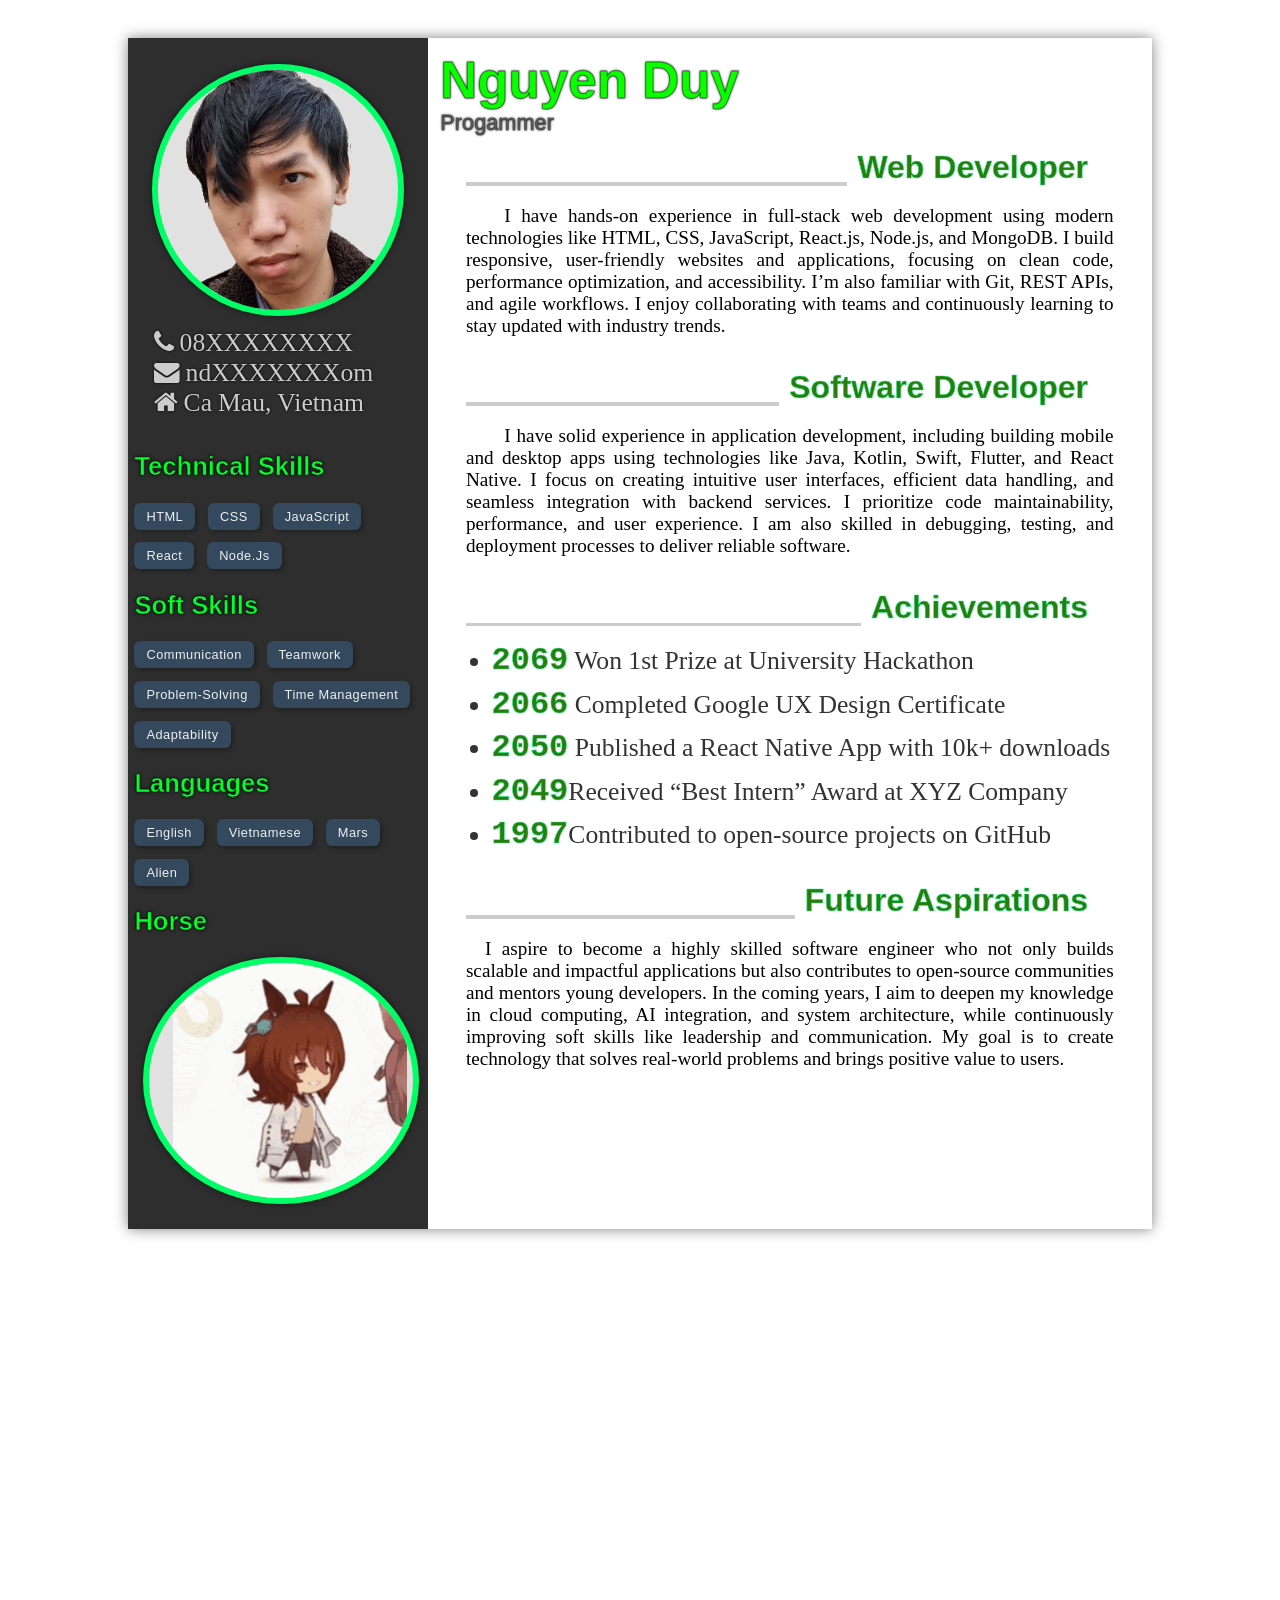
==== html/index.html @ 971dab31 "Add files via upload" ====
<!DOCTYPE html>
<html lang="en">
    <head>
        <meta charset="UTF-8">
        <meta name="viewport" content="width=device-width, initial-scale=1.0">
        <link rel="stylesheet" href="../css/styles.css">
        <link rel="stylesheet"
            href="https://cdnjs.cloudflare.com/ajax/libs/font-awesome/4.7.0/css/font-awesome.min.css">
        <title>My CV</title>
    </head>
    <body>
        <div class="background-blur"></div>
        <div class="wrapper">
            <div class="left-zone">
                <div class="avatar-zone">
                    <img src="../images/avatar.png" alt="Avatar" class="avatar">
                </div>
                <div class="contact-zone">
                    <i class="fa fa-phone" aria-hidden="true">
                        08XXXXXXXX</i><br>
                    <i class="fa fa-envelope" aria-hidden="true">
                        ndXXXXXXXom</i><br>
                    <i class="fa fa-home" aria-hidden="true"> Ca Mau,
                        Vietnam</i><br>
                </div>
                <div class="skills-container">
                    <h2>Technical Skills</h2>
                    <div class="skill-tags">
                        <div class="skill-tag">HTML</div>
                        <div class="skill-tag">CSS</div>
                        <div class="skill-tag">JavaScript</div>
                        <div class="skill-tag">React</div>
                        <div class="skill-tag">Node.js</div>
                    </div>
                </div>

                <div class="skills-container">
                    <h2>Soft Skills</h2>
                    <div class="skill-tags">
                        <div class="skill-tag">Communication</div>
                        <div class="skill-tag">Teamwork</div>
                        <div class="skill-tag">Problem-solving</div>
                        <div class="skill-tag">Time Management</div>
                        <div class="skill-tag">Adaptability</div>
                    </div>
                </div>
                <div class="skills-container">
                    <h2>Languages</h2>
                    <div class="skill-tags">
                        <div class="skill-tag">English</div>
                        <div class="skill-tag">Vietnamese</div>
                        <div class="skill-tag">Mars</div>
                        <div class="skill-tag">Alien</div>
                    </div>
                </div>
                <div class="skills-container">
                    <h2>Horse</h2>
                    <div class="avatar-zone" style="padding-right: 10%;">
                        <img src="../images/agnes-tachyon-tachyon.gif" alt="Avatar"
                            class="avatar2">
                    </div>
                </div>
            </div>
            <div class="right-zone">
                <div>
                    <div class="Name">Nguyen Duy</div>
                    <div class="JobTitle">Progammer</div>
                </div>
                <div class="experience-zone">
                    <div class="heading-line">
                        <span>Web Developer</span>
                        <div class="line"></div>
                    </div>
                    <p
                        style="display: block; font-size: 1.5vw; text-indent: 3vw; text-align: justify;">
                        I have hands-on experience in full-stack web
                        development
                        using modern technologies like HTML, CSS,
                        JavaScript,
                        React.js, Node.js, and MongoDB. I build responsive,
                        user-friendly websites and applications, focusing on
                        clean
                        code, performance optimization, and accessibility.
                        I’m
                        also familiar with Git, REST APIs, and agile
                        workflows.
                        I enjoy
                        collaborating with teams and continuously learning
                        to
                        stay updated with industry trends.
                    </p>
                </div>
                <div class="experience-zone">
                    <div class="heading-line">
                        <span>Software Developer</span>
                        <div class="line"></div>
                    </div>
                    <p
                        style="display: block; font-size: 1.5vw; text-indent: 3vw; text-align: justify;">
                        I have solid experience in application development,
                        including
                        building mobile and desktop apps using technologies
                        like
                        Java,
                        Kotlin, Swift, Flutter, and React Native. I focus on
                        creating
                        intuitive user interfaces, efficient data handling,
                        and
                        seamless
                        integration with backend services. I prioritize code
                        maintainability,
                        performance, and user experience. I am also skilled
                        in
                        debugging,
                        testing, and deployment processes to deliver
                        reliable
                        software.
                    </p>
                </div>
                <div class="experience-zone">
                    <div class="heading-line">
                        <span>Achievements</span>
                        <div class="line"></div>
                    </div>
                    <ul class="achievement-list">
                        <li><span class="year">2069</span> Won 1st Prize at
                            University Hackathon</li>
                        <li><span class="year">2066</span> Completed Google
                            UX
                            Design Certificate</li>
                        <li><span class="year">2050</span> Published a React
                            Native App with 10k+ downloads</li>
                        <li><span class="year">2049</span>Received “Best
                            Intern”
                            Award at XYZ Company</li>
                        <li><span class="year">1997</span>Contributed to
                            open-source projects on GitHub</li>
                    </ul>
                </div>
                <div class="expectation-zone">
                    <div class="heading-line">
                        <span>Future Aspirations</span>
                        <div class="line"></div>
                    </div>
                    <p
                        style="display: block; text-indent: 1.5vw; text-align: justify;">
                        I aspire to become a highly skilled software
                        engineer
                        who not only builds scalable and impactful
                        applications
                        but also contributes to open-source communities and
                        mentors young developers. In the coming years, I aim
                        to
                        deepen my knowledge in cloud computing, AI
                        integration,
                        and system architecture, while continuously
                        improving
                        soft skills like leadership and communication. My
                        goal
                        is to create technology that solves real-world
                        problems
                        and brings positive value to users.
                    </p>
                </div>
            </div>
        </body>
    </html>
---- css/styles.css ----
.wrapper {
    display: flex;
    width: 80vw;
    height: 100%;
    margin: 3vw auto;
    box-shadow: 0 0 1vw rgba(0, 0, 0, 0.5);
}

.background-blur {
    position: absolute;
    top: 0;
    left: 0;
    width: 100%;
    height: 200%;
    background-image: url('../images/background.png');
    background-size: contain;
    filter: blur(1vw);
    z-index: -20;
}

.left-zone {
    width: 30%;
    background-color: #2e2e2e;
    display: flex;
    flex-direction: column;
    padding: 2vw 0;
}

.right-zone {
    width: 70%;
    background-color: #ffffff;
    padding: 1vw;
}

.right-zone .heading-line {
    justify-content: flex-end;
    padding-right: 2vw;
}

.avatar-zone {
    justify-content: center;
    display: flex;
    width: 80%;
    aspect-ratio: 1 / 1;
    margin: 0 auto;
    background-color: rgb(225, 225, 225);
    border-radius: 50%;
    overflow: hidden;
    border: #00ff66 0.5vw solid;
    box-shadow: 0 0 0.5vw rgba(0, 0, 0, 0.5);
}

.avatar-zone img {
    width: 120%;
    height: 100%;
    padding-left: 20%;
}

.contact-zone {
    color: #ccc;
    padding: 1vw 2vw;
    font-size: 2vw;
    text-shadow: #000000 0 0 0.2vw;
}

.Name,
.JobTitle {
    font-family: Arial, Helvetica, sans-serif;
    color: rgb(9, 255, 0);
    -webkit-text-stroke: 0.1vw rgba(0, 0, 0, 0.3);
    text-shadow: #000000 0 0 0.2vw;
}

.Name {
    font-weight: bold;
    font-size: 4vw;
}

.JobTitle {
    color: #666;
    margin-top: 0;
    font-size: 1.7vw;
}

h2 {
    font-size: 2vw;
    color: #01ff2b;
    font-weight: bold;
    font-family: Arial, Helvetica, sans-serif;
    -webkit-text-stroke: 0.05vw #202020;
    text-shadow: #000000 0 0 0.3vw;
}

.experience-zone {
    padding: 1vw 2vw 0;
}

.expectation-zone {
    padding: 1vw 2vw;
    font-size: 1.5vw;
}

.heading-line {
    display: flex;
    justify-content: flex-end;
    gap: 10px;
    font-size: 2.5vw;
    color: #297d0d;
    font-family: Arial, Helvetica, sans-serif;
    -webkit-text-stroke: #31e890 0.05vw;
    font-weight: bold;
    box-sizing: border-box;
    direction: rtl;
}

.heading-line .line {
    flex-grow: 1;
    height: 0.3vw;
    background-color: #ccc;
    align-self: flex-end;
}

.achievement-list {
    padding-left: 2vw;
}

.achievement-list li {
    font-size: 2vw;
    color: #333;
    margin-bottom: 0.5vw;
}

.year {
    font-family: 'Courier New', Courier, monospace;
    color: #297d0d;
    -webkit-text-stroke: 0.05vw #31e890;
    font-weight: bold;
    font-size: 2.5vw;
}

.skills-container {
    padding-left: 0.5vw;
}

.skill-tags {
    display: flex;
    flex-wrap: wrap;
    gap: 1vw;
    justify-content: flex-start;
}

.skill-tag {
    display: inline-flex;
    align-items: center;
    justify-content: center;
    background-color: #34495e;
    color: #ecf0f1;
    padding: 6px 12px;
    border-radius: 0.5vw;
    font-size: 1vw;
    font-weight: 500;
    font-family: 'Segoe UI', sans-serif;
    letter-spacing: 0.5px;
    text-transform: capitalize;
    white-space: nowrap;
    width: fit-content;
    max-width: 10vw;
    box-shadow: 2px 2px 4px rgba(0, 0, 0, 0.3);
    transition: background-color 0.3s ease;
    flex: none;
}

.skill-tag:hover {
    background-color: #2c3e50;
    cursor: default;
}
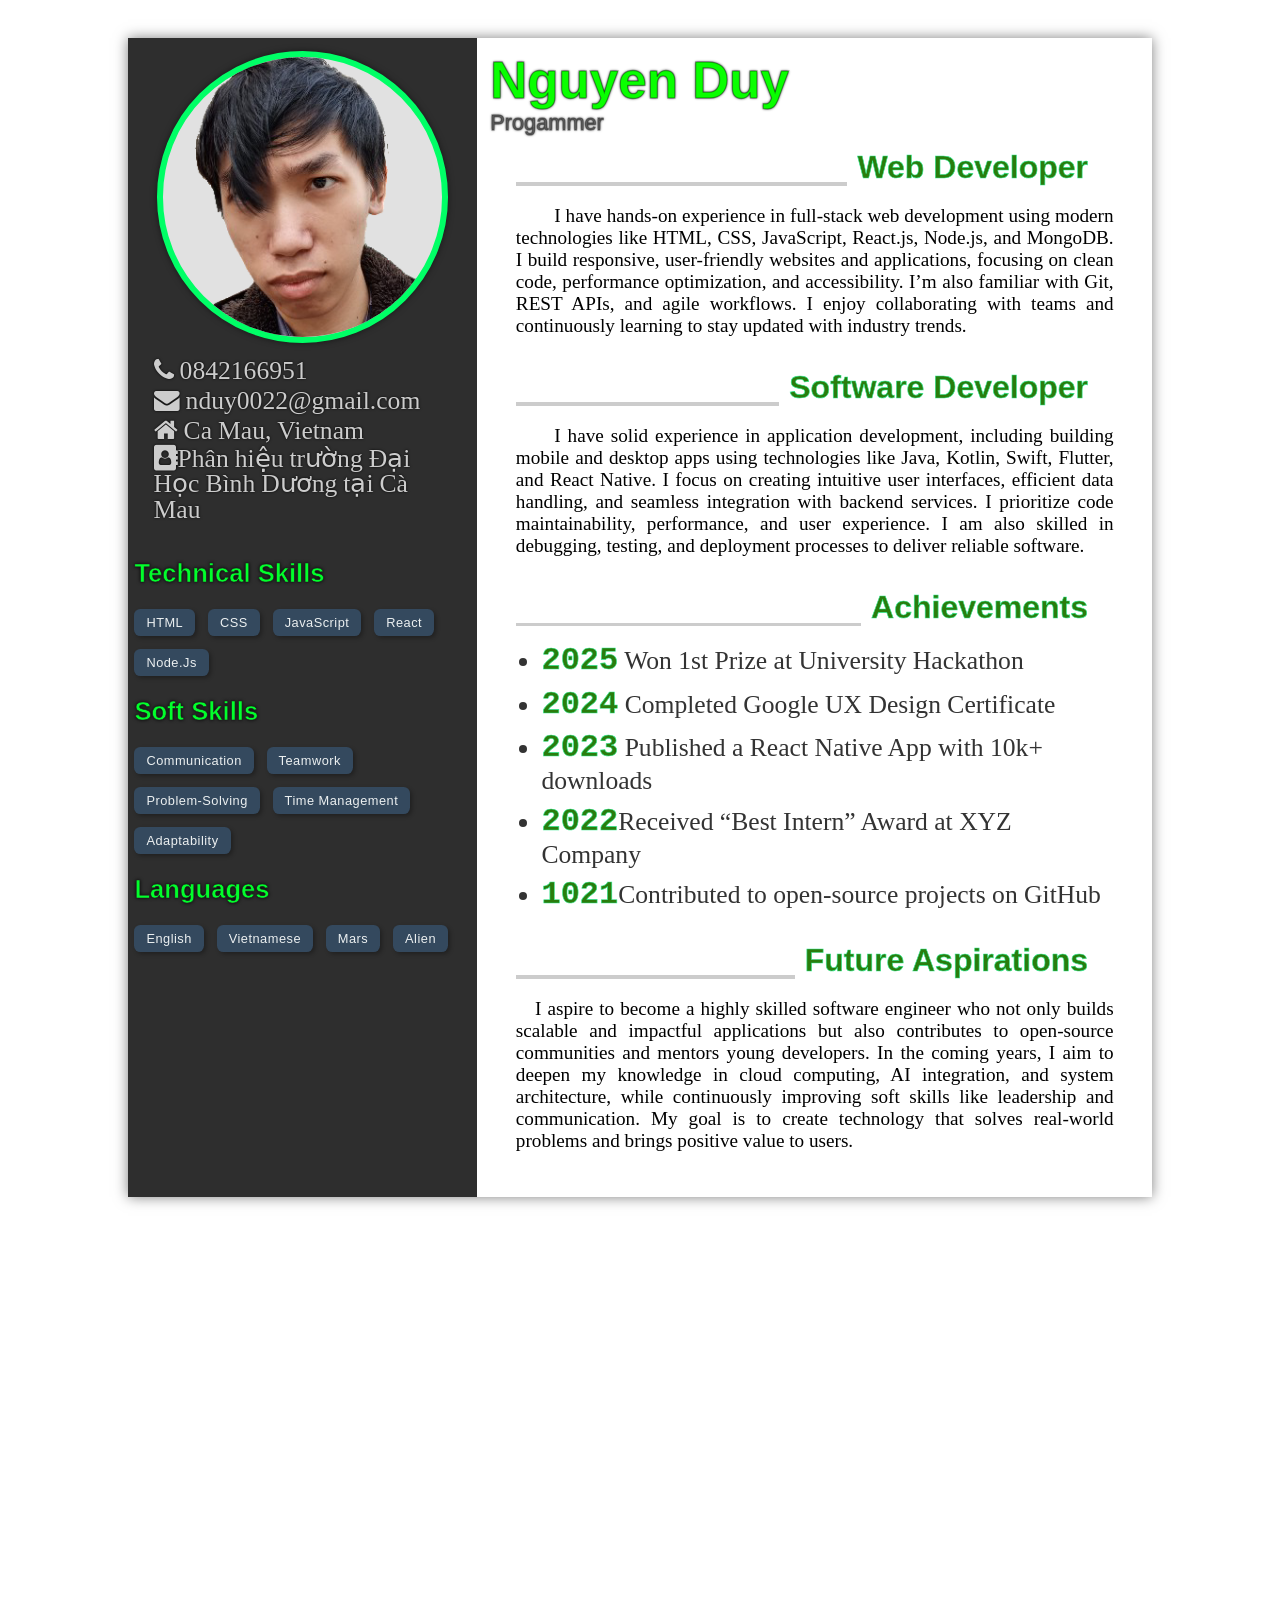
==== commit 912824be: "Add files via upload" ====
--- a/html/index.html
+++ b/html/index.html
@@ -17,11 +17,12 @@
                 </div>
                 <div class="contact-zone">
                     <i class="fa fa-phone" aria-hidden="true">
-                        08XXXXXXXX</i><br>
+                        0842166951</i><br>
                     <i class="fa fa-envelope" aria-hidden="true">
-                        ndXXXXXXXom</i><br>
+                        nduy0022@gmail.com</i><br>
                     <i class="fa fa-home" aria-hidden="true"> Ca Mau,
                         Vietnam</i><br>
+                    <i class="fa fa-address-book" aria-hidden="true">Phân hiệu trường Đại Học Bình Dương tại Cà Mau</i>
                 </div>
                 <div class="skills-container">
                     <h2>Technical Skills</h2>
@@ -51,13 +52,6 @@
                         <div class="skill-tag">Vietnamese</div>
                         <div class="skill-tag">Mars</div>
                         <div class="skill-tag">Alien</div>
-                    </div>
-                </div>
-                <div class="skills-container">
-                    <h2>Horse</h2>
-                    <div class="avatar-zone" style="padding-right: 10%;">
-                        <img src="../images/agnes-tachyon-tachyon.gif" alt="Avatar"
-                            class="avatar2">
                     </div>
                 </div>
             </div>
@@ -123,17 +117,17 @@
                         <div class="line"></div>
                     </div>
                     <ul class="achievement-list">
-                        <li><span class="year">2069</span> Won 1st Prize at
+                        <li><span class="year">2025</span> Won 1st Prize at
                             University Hackathon</li>
-                        <li><span class="year">2066</span> Completed Google
+                        <li><span class="year">2024</span> Completed Google
                             UX
                             Design Certificate</li>
-                        <li><span class="year">2050</span> Published a React
+                        <li><span class="year">2023</span> Published a React
                             Native App with 10k+ downloads</li>
-                        <li><span class="year">2049</span>Received “Best
+                        <li><span class="year">2022</span>Received “Best
                             Intern”
                             Award at XYZ Company</li>
-                        <li><span class="year">1997</span>Contributed to
+                        <li><span class="year">1021</span>Contributed to
                             open-source projects on GitHub</li>
                     </ul>
                 </div>
--- a/css/styles.css
+++ b/css/styles.css
@@ -19,15 +19,15 @@
 }
 
 .left-zone {
-    width: 30%;
+    width: 35%;
     background-color: #2e2e2e;
     display: flex;
     flex-direction: column;
-    padding: 2vw 0;
+    padding: 1vw 0;
 }
 
 .right-zone {
-    width: 70%;
+    width: 65%;
     background-color: #ffffff;
     padding: 1vw;
 }
